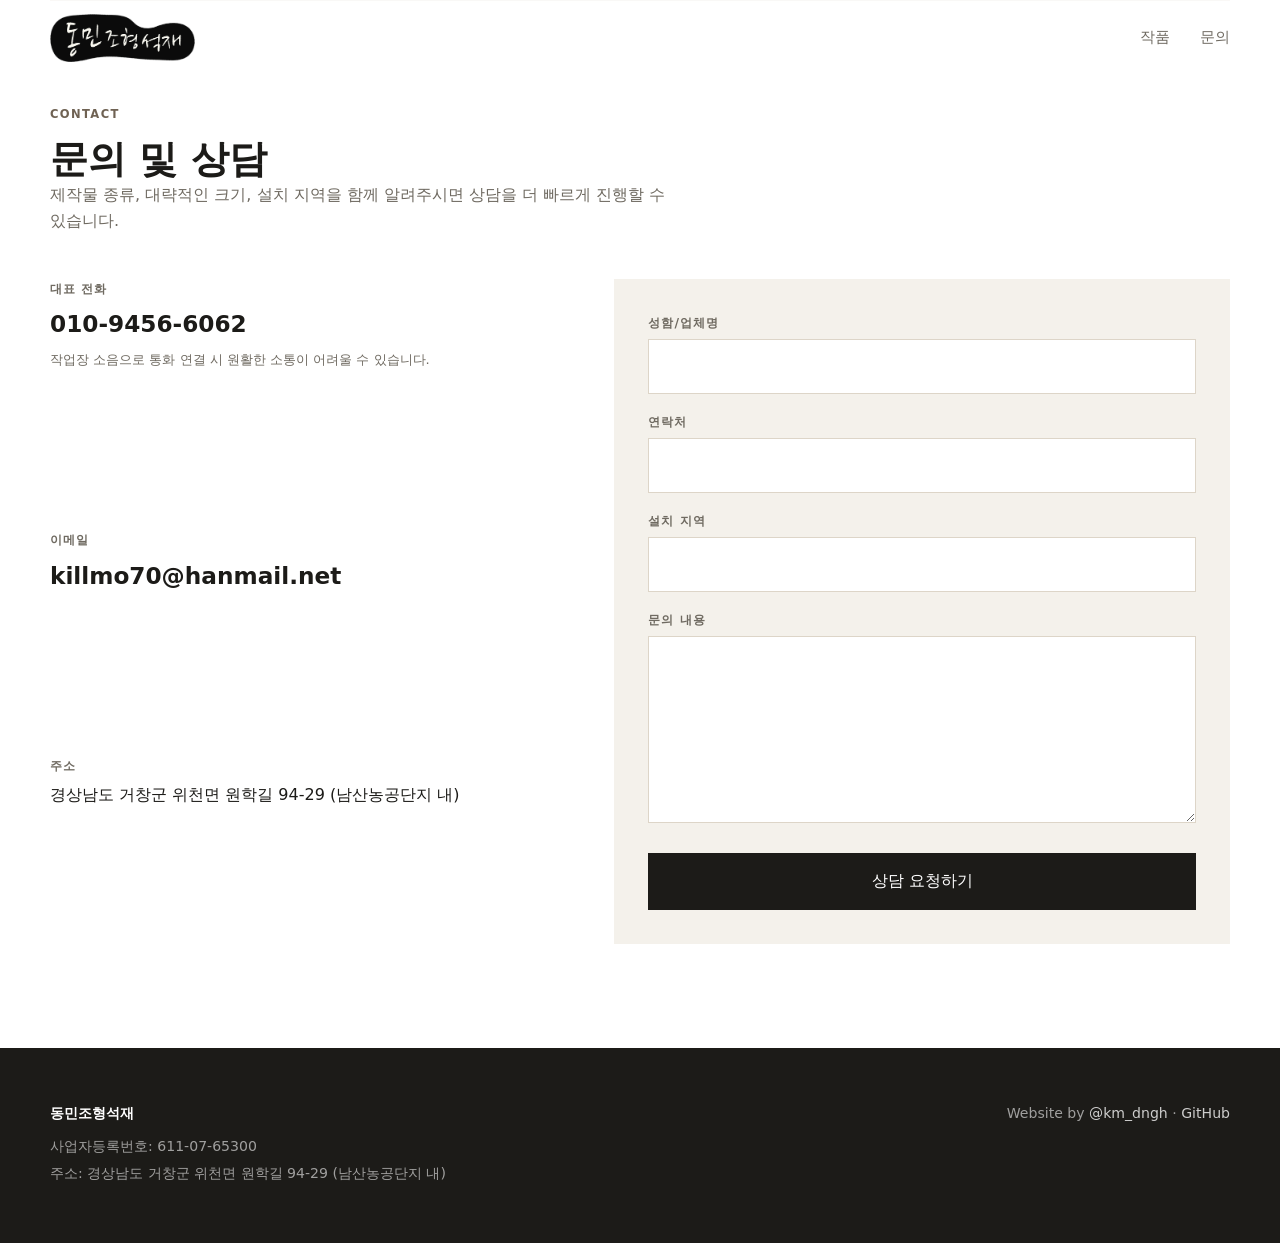
==== contact.html @ 0c0e2287 "Add files via upload" ====
<!DOCTYPE html>
<html lang="ko">
<head>
    <meta charset="UTF-8">
    <meta name="viewport" content="width=device-width, initial-scale=1.0">
    <title>문의 및 상담 | 동민조형석재</title>
    <meta name="description" content="동민조형석재의 석재 조형물, 기념비, 추모비, 공공 조형물, 대형 석재 가공, 문자 각인, 작가 협업 제작 상담을 문의할 수 있습니다.">
    <meta name="robots" content="index, follow">
    <link rel="canonical" href="https://dongminstone.com/contact.html">
    <meta property="og:type" content="website">
    <meta property="og:site_name" content="동민조형석재">
    <meta property="og:title" content="문의 및 상담 | 동민조형석재">
    <meta property="og:description" content="석재 조형물, 기념비, 추모비, 공공 조형물, 대형 석재 가공, 문자 각인, 작가 협업 제작 상담을 문의할 수 있습니다.">
    <meta property="og:url" content="https://dongminstone.com/contact.html">
    <meta property="og:image" content="https://dongminstone.com/assets/images/og-image.jpg">
    <meta property="og:image:width" content="1200">
    <meta property="og:image:height" content="630">
    <meta property="og:locale" content="ko_KR">
    <meta name="twitter:card" content="summary_large_image">
    <meta name="twitter:title" content="문의 및 상담 | 동민조형석재">
    <meta name="twitter:description" content="석재 조형물, 기념비, 추모비, 공공 조형물, 대형 석재 가공, 문자 각인, 작가 협업 제작 상담을 문의할 수 있습니다.">
    <meta name="twitter:image" content="https://dongminstone.com/assets/images/og-image.jpg">
    <link rel="icon" href="image%20folder/dongmin_logo1.jpg">
    <link rel="stylesheet" href="styles.css">
</head>
<body>
    <nav class="site-nav" aria-label="주요 메뉴">
        <div class="nav-inner">
            <a class="brand" href="index.html#top" aria-label="동민조형석재 홈">
                <img src="image%20folder/dongminlogologo.webp" alt="동민조형석재" width="121" height="40" decoding="async">
            </a>
            <div class="nav-links">
                <a href="index.html#gallery">작품</a>
                <a href="contact.html">문의</a>
            </div>
        </div>
    </nav>

    <main id="top">
        <section id="contact" class="section contact-section">
            <div class="contact-copy">
                <p class="eyebrow">Contact</p>
                <h1>문의 및 상담</h1>
                <p>제작물 종류, 대략적인 크기, 설치 지역을 함께 알려주시면 상담을 더 빠르게 진행할 수 있습니다.</p>
            </div>
            <div class="contact-layout">
                <div class="contact-methods">
                    <div>
                        <span>대표 전화</span>
                        <a href="tel:010-9456-6062">010-9456-6062</a>
                        <p class="contact-note">작업장 소음으로 통화 연결 시 원활한 소통이 어려울 수 있습니다.</p>
                    </div>
                    <div>
                        <span>이메일</span>
                        <a href="mailto:killmo70@hanmail.net">killmo70@hanmail.net</a>
                    </div>
                    <div>
                        <span>주소</span>
                        <p>경상남도 거창군 위천면 원학길 94-29 (남산농공단지 내)</p>
                    </div>
                </div>

                <form class="inquiry-form" action="https://formspree.io/f/mpqozrwp" method="POST">
                    <label>
                        <span>성함/업체명</span>
                        <input type="text" name="고객명" autocomplete="name" required>
                    </label>
                    <label>
                        <span>연락처</span>
                        <input type="tel" name="연락처" autocomplete="tel" required>
                    </label>
                    <label>
                        <span>설치 지역</span>
                        <input type="text" name="지역" autocomplete="address-level2">
                    </label>
                    <label>
                        <span>문의 내용</span>
                        <textarea name="문의내용" rows="6" required></textarea>
                    </label>
                    <button type="submit">상담 요청하기</button>
                </form>
            </div>
        </section>
    </main>

    <footer class="site-footer">
        <div>
            <strong>동민조형석재</strong>
            <p>사업자등록번호: 611-07-65300</p>
            <p>주소: 경상남도 거창군 위천면 원학길 94-29 (남산농공단지 내)</p>
        </div>
        <div class="footer-credit">
            <p>
                Website by
                <a href="https://www.instagram.com/km_dngh" target="_blank" rel="noopener noreferrer">@km_dngh</a>
                ·
                <a href="https://github.com/ehdgk0214" target="_blank" rel="noopener noreferrer">GitHub</a>
            </p>
        </div>
    </footer>
</body>
</html>
---- styles.css ----
:root {
    --ink: #1c1b18;
    --muted: #6f6a61;
    --soft: #f4f1eb;
    --line: #ddd5c8;
    --accent: #6f6253;
    --white: #ffffff;
    --max: 1180px;
    --ease: 220ms ease;
    --scene-image: url("image%20folder/dongmin_background.webp");
    --scene-position: center;
    --scene-overlay: linear-gradient(rgba(0, 0, 0, 0.28), rgba(0, 0, 0, 0.34));
    --scene-text: var(--white);
    --scene-muted: rgba(255, 255, 255, 0.82);
    --scene-eyebrow: rgba(255, 255, 255, 0.72);
    --scene-line: rgba(255, 255, 255, 0.82);
    --scene-fill-bg: rgba(255, 255, 255, 0.78);
    --scene-fill-border: rgba(255, 255, 255, 0.82);
    --scene-fill-text: var(--ink);
    --scene-hover-bg: rgba(255, 255, 255, 0.12);
    --scene-hover-text: var(--white);
    --intro-enter-color: rgba(255, 255, 255, 0.7);
    --intro-enter-hover: rgba(255, 255, 255, 0.9);
    --intro-focus: rgba(255, 255, 255, 0.62);
}

html.day-background {
    --scene-image: url("image%20folder/dongmin_background1.webp");
    --scene-overlay: linear-gradient(rgba(255, 255, 255, 0.18), rgba(255, 255, 255, 0.24));
    --scene-text: var(--ink);
    --scene-muted: rgba(28, 27, 24, 0.78);
    --scene-eyebrow: rgba(28, 27, 24, 0.58);
    --scene-line: rgba(28, 27, 24, 0.54);
    --scene-fill-bg: rgba(28, 27, 24, 0.86);
    --scene-fill-border: rgba(28, 27, 24, 0.86);
    --scene-fill-text: var(--white);
    --scene-hover-bg: rgba(28, 27, 24, 0.08);
    --scene-hover-text: var(--ink);
    --intro-enter-color: rgba(28, 27, 24, 0.62);
    --intro-enter-hover: rgba(28, 27, 24, 0.86);
    --intro-focus: rgba(28, 27, 24, 0.45);
}

* {
    box-sizing: border-box;
}

html {
    scroll-behavior: smooth;
}

body {
    margin: 0;
    font-family: "Pretendard", "Noto Sans KR", "Apple SD Gothic Neo", "Malgun Gothic", system-ui, sans-serif;
    color: var(--ink);
    background: var(--white);
    line-height: 1.65;
    word-break: keep-all;
    overflow-wrap: normal;
    -webkit-font-smoothing: antialiased;
}

body.modal-open {
    overflow: hidden;
}

body.intro-active {
    overflow: hidden;
}

html.intro-seen body.intro-active {
    overflow: auto;
}

body.intro-active .site-nav,
body.intro-active main,
body.intro-active .site-footer {
    opacity: 0;
}

html.intro-seen body.intro-active .site-nav,
html.intro-seen body.intro-active main,
html.intro-seen body.intro-active .site-footer {
    opacity: 1;
}

main {
    position: relative;
    isolation: isolate;
    transition: opacity 360ms ease;
}

img {
    max-width: 100%;
}

a {
    color: inherit;
    text-decoration: none;
}

button,
input,
textarea {
    font: inherit;
}

.intro-screen {
    position: fixed;
    inset: 0;
    z-index: 500;
    display: grid;
    place-items: center;
    background:
        var(--scene-overlay),
        var(--scene-image) var(--scene-position) / cover;
    opacity: 1;
    transition: opacity 620ms ease, visibility 620ms ease;
}

.intro-screen::after {
    content: "";
    position: absolute;
    inset: 0;
    pointer-events: none;
}

html.day-background .intro-screen::after {
    background: transparent;
}

.intro-screen.is-hidden {
    opacity: 0;
    visibility: hidden;
    pointer-events: none;
}

html.intro-seen .intro-screen {
    opacity: 0;
    visibility: hidden;
    pointer-events: none;
}

.intro-enter {
    position: relative;
    z-index: 1;
    isolation: isolate;
    border: 0;
    background: transparent;
    color: var(--intro-enter-color);
    padding: 18px 28px;
    font-size: 0.82rem;
    font-weight: 500;
    letter-spacing: 0.16em;
    text-transform: uppercase;
    cursor: pointer;
    transform: scale(1);
    transition: color var(--ease), opacity var(--ease), transform var(--ease);
}

html.day-background .intro-enter {
    text-shadow: 0 1px 14px rgba(246, 243, 238, 0.76);
}

html.day-background .intro-enter::after {
    content: "";
    position: absolute;
    inset: -34px -72px;
    z-index: -1;
    background: radial-gradient(
        ellipse at center,
        rgba(246, 243, 238, 0.46) 0%,
        rgba(246, 243, 238, 0.22) 48%,
        transparent 78%
    );
    pointer-events: none;
}

.intro-enter::before {
    content: "";
    position: absolute;
    inset: -18px -28px;
}

.intro-enter:hover,
.intro-enter:focus-visible {
    color: var(--intro-enter-hover);
    transform: scale(1.08);
}

.intro-screen.is-hidden .intro-enter {
    opacity: 0;
    pointer-events: none;
}

.intro-enter:focus-visible {
    outline: 1px solid var(--intro-focus);
    outline-offset: 4px;
}

.site-nav {
    position: fixed;
    inset: 0 0 auto 0;
    z-index: 100;
    background: rgba(255, 255, 255, 0.68);
    border-bottom: 1px solid rgba(23, 23, 23, 0);
    backdrop-filter: blur(10px);
    transition: background var(--ease), border-color var(--ease), box-shadow var(--ease);
}

.site-nav.is-scrolled {
    background: rgba(255, 255, 255, 0.96);
    border-color: rgba(23, 23, 23, 0.08);
    box-shadow: 0 10px 30px rgba(23, 23, 23, 0.04);
}

.nav-inner {
    width: min(var(--max), calc(100% - 40px));
    height: 76px;
    margin: 0 auto;
    display: flex;
    align-items: center;
    justify-content: space-between;
}

.brand img {
    display: block;
    height: 48px;
    width: auto;
}

.nav-links {
    display: flex;
    align-items: center;
    gap: 30px;
    font-size: 0.95rem;
    color: var(--muted);
}

.nav-links a:hover {
    color: var(--ink);
}

.theme-toggle {
    position: relative;
    z-index: 1;
    flex: 0 0 38px;
    display: inline-flex;
    align-items: center;
    justify-content: flex-start;
    width: 38px;
    min-width: 38px;
    height: 20px;
    padding: 2px;
    border: 1px solid rgba(28, 27, 24, 0.24);
    border-radius: 999px;
    appearance: none;
    -webkit-appearance: none;
    background-color: rgba(28, 27, 24, 0.12);
    background-image: none;
    background: rgba(28, 27, 24, 0.12);
    cursor: pointer;
    line-height: 0;
    touch-action: manipulation;
    -webkit-tap-highlight-color: transparent;
}

.theme-toggle span {
    display: block;
    flex: 0 0 14px;
    width: 14px;
    height: 14px;
    border-radius: 50%;
    background: rgba(28, 27, 24, 0.66);
    pointer-events: none;
    transition: transform var(--ease), background var(--ease);
}

html.day-background .theme-toggle span {
    transform: translateX(18px);
    background: rgba(28, 27, 24, 0.88);
}

.theme-toggle:focus-visible {
    outline: 2px solid rgba(28, 27, 24, 0.32);
    outline-offset: 3px;
}

.hero {
    min-height: 88vh;
    padding: 150px 24px 80px;
    position: relative;
    z-index: 1;
    isolation: isolate;
    display: grid;
    place-items: center;
    text-align: center;
    color: var(--scene-text);
    background:
        var(--scene-overlay),
        var(--scene-image) var(--scene-position) / cover;
    transform: translate3d(0, var(--hero-parallax, 0px), 0);
    will-change: transform;
}

.hero::after {
    content: "";
    position: absolute;
    inset: 0;
    z-index: 0;
    pointer-events: none;
}

html.day-background .hero::after {
    background: radial-gradient(
        circle at center,
        rgba(246, 243, 238, 0.56) 0%,
        rgba(246, 243, 238, 0.3) 34%,
        rgba(246, 243, 238, 0.08) 62%,
        transparent 84%
    );
}

.hero-copy {
    width: min(1120px, 100%);
    position: relative;
    z-index: 1;
    transform: translate3d(0, calc(var(--hero-parallax, 0px) * 0.35), 0);
    will-change: transform;
}

html.day-background .hero h1,
html.day-background .hero p {
    text-shadow: 0 1px 14px rgba(246, 243, 238, 0.72);
}

html.day-background .hero p:not(.eyebrow) {
    display: inline-block;
    max-width: min(720px, calc(100vw - 40px));
    padding: 2px 20px;
    background: radial-gradient(
        ellipse at center,
        rgba(246, 243, 238, 0.42) 0%,
        rgba(246, 243, 238, 0.26) 48%,
        transparent 80%
    );
}

.eyebrow {
    margin: 0 0 12px;
    color: var(--accent);
    font-size: 0.72rem;
    font-weight: 700;
    letter-spacing: 0.12em;
    text-transform: uppercase;
}

.hero .eyebrow {
    color: var(--scene-eyebrow);
}

h1,
h2,
h3,
p {
    margin-top: 0;
}

.no-break {
    white-space: nowrap;
}

.hero h1 {
    margin-bottom: 18px;
    font-size: clamp(2.4rem, 4.4vw, 4.5rem);
    line-height: 1.16;
    font-weight: 700;
    word-break: keep-all;
    white-space: nowrap;
}

.mobile-break {
    display: none;
}

@media (max-width: 640px) and (orientation: portrait) {
    .hero h1 {
        white-space: normal;
    }

    .mobile-break {
        display: block;
    }
}

.hero p:not(.eyebrow) {
    display: inline-block;
    max-width: min(720px, calc(100vw - 40px));
    padding: 2px 20px;
    background: radial-gradient(
        ellipse at center,
        rgba(0, 0, 0, 0.34) 0%,
        rgba(0, 0, 0, 0.22) 48%,
        transparent 80%
    );
    margin-bottom: 36px;
    color: var(--scene-muted);
    font-size: 1.08rem;
    line-height: 1.8;
    word-break: keep-all;
    overflow-wrap: normal;
}

.hero-actions {
    display: flex;
    justify-content: center;
    gap: 12px;
    flex-wrap: wrap;
}

.button {
    min-width: 140px;
    padding: 14px 28px;
    border: 1px solid var(--scene-line);
    transition: background var(--ease), color var(--ease), border-color var(--ease);
}

.button-line {
    color: var(--scene-text);
}

.button-fill {
    color: var(--scene-fill-text);
    background: var(--scene-fill-bg);
    border-color: var(--scene-fill-border);
    backdrop-filter: blur(6px);
}

.button:hover {
    background: var(--scene-hover-bg);
    color: var(--scene-hover-text);
}

.trust-strip {
    position: sticky;
    top: 76px;
    z-index: 2;
    background: rgba(244, 241, 235, 0.88);
    border-bottom: 1px solid rgba(221, 213, 200, 0.72);
    box-shadow: 0 -1px 0 rgba(244, 241, 235, 0.88);
    backdrop-filter: blur(8px);
}

.trust-inner {
    width: min(var(--max), calc(100% - 40px));
    margin: 0 auto;
    padding: 28px 0;
    display: grid;
    grid-template-columns: repeat(3, 1fr);
    gap: 20px;
    align-items: center;
    color: var(--muted);
    font-size: 0.92rem;
    line-height: 1.35;
    text-align: center;
}

.trust-inner span {
    display: flex;
    align-items: center;
    justify-content: center;
}

.section {
    width: min(var(--max), calc(100% - 40px));
    margin: 0 auto;
    padding: 104px 0;
    position: relative;
    z-index: 3;
    background: var(--white);
    box-shadow: 0 0 0 100vmax var(--white);
    clip-path: inset(0 -100vmax);
}

.section-heading {
    margin-bottom: 44px;
}

.section-heading h2,
.contact-copy h1,
.contact-copy h2 {
    margin-bottom: 0;
    font-size: clamp(2rem, 3vw, 3rem);
    line-height: 1.2;
}

.gallery-grid {
    display: grid;
    grid-template-columns: repeat(auto-fit, minmax(300px, 420px));
    justify-content: center;
    gap: 48px 28px;
}

.gallery-item,
.gallery-item:nth-child(6n + 1),
.gallery-item:nth-child(6n + 4) {
    grid-column: auto;
}

.gallery-item {
    opacity: 0;
    transform: translate3d(0, 18px, 0);
    transition: opacity 520ms ease, transform 520ms ease;
}

.gallery-item.is-visible {
    opacity: 1;
    transform: translate3d(0, 0, 0);
}

.gallery-visual {
    overflow: hidden;
    background: var(--soft);
    display: flex;
    justify-content: center;
    align-items: center;
}

.gallery-visual img {
    display: block;
    width: auto;
    max-width: 100%;
    height: auto;
    max-height: 520px;
    aspect-ratio: auto;
    object-fit: contain;
    background: var(--soft);
    transition: transform 520ms ease, filter 520ms ease;
}

.gallery-item:hover .gallery-visual img,
.gallery-item:focus-visible .gallery-visual img {
    transform: scale(1.035);
    filter: saturate(0.94);
}

.gallery-info {
    position: relative;
    padding-top: 18px;
}

.gallery-info h3 {
    margin-bottom: 3px;
    font-size: 1.05rem;
}

.gallery-info p {
    margin-bottom: 0;
    color: var(--muted);
    font-size: 0.9rem;
}

.photo-count {
    display: inline-block;
    margin-top: 8px;
    color: var(--accent);
    font-size: 0.72rem;
    font-weight: 700;
    letter-spacing: 0.08em;
    text-transform: uppercase;
}

.craft-section,
.capacity-section {
    border-top: 1px solid var(--line);
}

.craft-layout,
.capacity-layout {
    display: grid;
    gap: 72px;
}

.craft-layout {
    grid-template-columns: minmax(0, 0.82fr) minmax(0, 1.18fr);
    align-items: start;
}

.capacity-layout {
    grid-template-columns: minmax(280px, 0.42fr) minmax(0, 0.58fr);
    align-items: start;
}

.craft-copy h2,
.capacity-copy h2 {
    margin-bottom: 24px;
    font-size: clamp(2rem, 3vw, 3rem);
    line-height: 1.2;
    word-break: keep-all;
}

.craft-copy h2 span {
    display: block;
}

.craft-copy p:not(.eyebrow),
.capacity-copy p:not(.eyebrow) {
    margin-bottom: 0;
    color: var(--muted);
    font-size: 1.02rem;
    word-break: keep-all;
    overflow-wrap: normal;
}

.craft-copy .feature-note,
.capacity-copy .feature-note {
    margin-top: 28px;
    padding-top: 24px;
    border-top: 1px solid var(--line);
    color: var(--ink);
}

.craft-figure,
.capacity-photo {
    margin: 0;
    overflow: hidden;
    background: var(--soft);
}

.craft-media {
    display: grid;
    gap: 14px;
}

.craft-pair {
    display: grid;
    grid-template-columns: repeat(2, minmax(0, 1fr));
    gap: 14px;
}

.craft-figure-small {
    aspect-ratio: 3 / 4;
}

.capacity-photo {
    aspect-ratio: 4 / 3;
    display: block;
    width: 100%;
    padding: 0;
    border: 0;
    appearance: none;
    cursor: pointer;
    color: inherit;
}

.craft-figure img,
.capacity-photo img {
    display: block;
    width: 100%;
    height: 100%;
    object-fit: cover;
}

.craft-figure-main img,
.craft-figure-past img {
    height: auto;
    object-fit: contain;
}

.capacity-media {
    display: grid;
    gap: 34px;
}

.capacity-group {
    display: grid;
    grid-template-columns: repeat(4, minmax(0, 1fr));
    gap: 14px;
}

.capacity-group[aria-label="주요 중장비"] {
    grid-template-columns: repeat(2, minmax(0, 1fr));
}

.capacity-group-title {
    display: block;
    grid-column: 1 / -1;
    margin: 0 0 2px;
    color: var(--muted);
    font-size: 0.76rem;
    font-weight: 700;
    letter-spacing: 0.08em;
    text-transform: uppercase;
}

.capacity-photo-wide {
    grid-column: auto;
}

.capacity-group .capacity-photo:first-of-type {
    grid-column: 1 / -1;
    aspect-ratio: 16 / 10;
}

.capacity-photo:focus-visible {
    outline: 1px solid var(--accent);
    outline-offset: 4px;
}

.capacity-list {
    margin: 34px 0 0;
    padding: 0;
    display: grid;
    gap: 0;
    color: var(--ink);
    font-size: 0.95rem;
    list-style: none;
}

.capacity-list li {
    padding: 12px 0;
    border-top: 1px solid var(--line);
}

.capacity-list li:last-child {
    border-bottom: 1px solid var(--line);
}

.process-section {
    border-top: 1px solid var(--line);
}

.process-grid {
    display: grid;
    grid-template-columns: repeat(4, 1fr);
    gap: 34px;
}

.process-item span {
    display: block;
    margin-bottom: 18px;
    color: rgba(23, 23, 23, 0.22);
    font-size: 2.2rem;
    font-weight: 700;
    line-height: 1;
}

.process-item h3 {
    margin-bottom: 8px;
    font-size: 1.05rem;
}

.process-item p {
    margin-bottom: 0;
    color: var(--muted);
    font-size: 0.93rem;
}

.contact-section {
    border-top: 1px solid var(--line);
}

.contact-copy {
    width: min(640px, 100%);
    margin-bottom: 44px;
}

.contact-copy p:not(.eyebrow) {
    color: var(--muted);
}

.contact-layout {
    display: grid;
    grid-template-columns: minmax(0, 0.8fr) minmax(320px, 1fr);
    gap: 72px;
}

.contact-methods {
    display: grid;
    gap: 26px;
}

.contact-methods span,
.inquiry-form span {
    display: block;
    margin-bottom: 6px;
    color: var(--muted);
    font-size: 0.78rem;
    font-weight: 700;
    letter-spacing: 0.08em;
    text-transform: uppercase;
}

.contact-methods a {
    font-size: 1.45rem;
    font-weight: 700;
}

.contact-methods p {
    margin-bottom: 0;
}

.contact-note {
    margin-top: 6px;
    color: var(--muted);
    font-size: 0.82rem;
    line-height: 1.5;
}

.inquiry-form {
    display: grid;
    gap: 18px;
    padding: 34px;
    background: var(--soft);
}

.inquiry-form input,
.inquiry-form textarea {
    width: 100%;
    border: 1px solid var(--line);
    background: var(--white);
    padding: 13px 14px;
    color: var(--ink);
    border-radius: 0;
}

.inquiry-form input:focus,
.inquiry-form textarea:focus {
    outline: 2px solid rgba(86, 104, 93, 0.28);
    border-color: var(--accent);
}

.inquiry-form button {
    margin-top: 4px;
    border: 0;
    padding: 15px;
    background: var(--ink);
    color: var(--white);
    cursor: pointer;
}

.artwork-modal {
    position: fixed;
    inset: 0;
    z-index: 300;
    display: grid;
    place-items: center;
    padding: 48px;
    background: rgba(10, 10, 10, 0.94);
    color: var(--white);
    overflow-y: auto;
    opacity: 0;
    pointer-events: none;
    transition: opacity 240ms ease;
}

.artwork-modal.is-open {
    opacity: 1;
    pointer-events: auto;
}

.modal-close {
    position: fixed;
    top: 28px;
    right: 32px;
    z-index: 2;
    width: 44px;
    height: 44px;
    border: 0;
    background: transparent;
    color: var(--white);
    font-size: 2.25rem;
    line-height: 1;
    cursor: pointer;
}

.modal-shell {
    width: min(1240px, 100%);
    display: grid;
    grid-template-columns: minmax(0, 1fr) 300px;
    gap: 38px;
    align-items: start;
    transform: translate3d(0, 18px, 0);
    transition: transform 320ms ease;
}

.artwork-modal.is-open .modal-shell {
    transform: translate3d(0, 0, 0);
}

.modal-stage {
    position: relative;
    margin: 0;
    min-height: 280px;
    height: min(78vh, 760px);
    display: flex;
    align-items: center;
    justify-content: center;
    background: #111;
}

.modal-stage img {
    display: block;
    width: 100%;
    height: 100%;
    max-height: 78vh;
    object-fit: contain;
    opacity: 1;
    transition: opacity 180ms ease;
}

.modal-stage img:not([src]),
.modal-stage img[src=""] {
    visibility: hidden;
}

.modal-stage img.is-switching {
    opacity: 0;
}

.modal-nav {
    position: absolute;
    top: 50%;
    z-index: 1;
    width: 44px;
    height: 64px;
    display: flex;
    align-items: center;
    justify-content: center;
    border: 0;
    padding: 0;
    background: rgba(0, 0, 0, 0.28);
    color: rgba(255, 255, 255, 0.84);
    font-family: Arial, Helvetica, sans-serif;
    font-size: 2.25rem;
    line-height: 1;
    cursor: pointer;
    transform: translateY(-50%);
    transition: background var(--ease), color var(--ease), opacity var(--ease);
}

.modal-nav:hover {
    background: rgba(0, 0, 0, 0.52);
    color: var(--white);
}

.modal-nav-prev {
    left: 0;
    padding-right: 2px;
}

.modal-nav-next {
    right: 0;
    padding-left: 2px;
}

.modal-panel {
    max-height: calc(100vh - 96px);
    padding-bottom: 6px;
    padding-right: 4px;
    overflow-y: auto;
    scrollbar-width: thin;
    scrollbar-color: rgba(96, 96, 96, 0.9) rgba(0, 0, 0, 0.18);
}

.modal-panel::-webkit-scrollbar {
    width: 6px;
}

.modal-panel::-webkit-scrollbar-track {
    background: rgba(0, 0, 0, 0.18);
}

.modal-panel::-webkit-scrollbar-thumb {
    border-radius: 999px;
    background: rgba(96, 96, 96, 0.9);
}

.modal-panel::-webkit-scrollbar-button {
    display: none;
    width: 0;
    height: 0;
}

.modal-panel .eyebrow {
    color: rgba(255, 255, 255, 0.5);
}

.modal-panel h2 {
    margin-bottom: 12px;
    font-size: 1.45rem;
    line-height: 1.35;
}

.modal-location,
.modal-description {
    color: rgba(255, 255, 255, 0.7);
    font-size: 0.92rem;
}

.modal-location {
    margin-bottom: 8px;
}

.modal-description {
    margin-bottom: 24px;
}

.modal-counter {
    margin-bottom: 18px;
    color: rgba(255, 255, 255, 0.48);
    font-size: 0.75rem;
    font-weight: 700;
    letter-spacing: 0.08em;
}

.modal-thumbnails {
    display: grid;
    grid-template-columns: repeat(3, 1fr);
    gap: 8px;
}

.artwork-modal.has-single-image .modal-thumbnails,
.artwork-modal.has-single-image .modal-counter,
.artwork-modal.has-single-image .modal-nav {
    display: none;
}

.modal-thumbnail {
    padding: 0;
    border: 1px solid rgba(255, 255, 255, 0.18);
    background: transparent;
    opacity: 0.48;
    cursor: pointer;
    transition: opacity var(--ease), border-color var(--ease);
}

.modal-thumbnail img {
    display: block;
    width: 100%;
    aspect-ratio: 1;
    object-fit: cover;
}

.modal-thumbnail:hover,
.modal-thumbnail.is-active {
    opacity: 1;
    border-color: rgba(255, 255, 255, 0.9);
}

.site-footer {
    padding: 54px max(24px, calc((100vw - var(--max)) / 2));
    display: flex;
    justify-content: space-between;
    gap: 30px;
    background: #1c1b18;
    color: rgba(255, 255, 255, 0.58);
    font-size: 0.88rem;
}

.site-footer strong {
    display: block;
    margin-bottom: 10px;
    color: var(--white);
}

.site-footer p {
    margin-bottom: 4px;
}

.footer-credit {
    text-align: right;
}

.footer-credit a {
    color: rgba(255, 255, 255, 0.78);
    transition: color var(--ease);
}

.footer-credit a:hover {
    color: var(--white);
}

@media (max-width: 900px) {
    .gallery-item,
    .gallery-item:nth-child(6n + 1),
    .gallery-item:nth-child(6n + 4) {
        grid-column: span 6;
    }

    .craft-layout,
    .capacity-layout,
    .process-grid,
    .contact-layout,
    .modal-shell {
        grid-template-columns: 1fr;
    }

    .craft-layout,
    .capacity-layout {
        gap: 42px;
    }

    .modal-shell {
        gap: 24px;
        align-items: start;
    }

    .modal-stage {
        height: 58vh;
    }

    .modal-stage img {
        max-height: 58vh;
    }

    .modal-nav {
        width: 40px;
        height: 56px;
        font-size: 2rem;
    }
}

@media (max-width: 900px) and (orientation: portrait) {
    :root {
        --scene-position: calc(50% + 50px) center;
    }

    .intro-screen,
    .hero {
        background-position: center, calc(50% + 50px) center;
    }

    html.day-background {
        --scene-position: center;
    }

    html.day-background .intro-screen,
    html.day-background .hero {
        background-position: center, center;
    }
}

@media (max-width: 640px) {
    .nav-inner {
        width: calc(100% - 28px);
        height: 66px;
    }

    .brand img {
        height: 40px;
    }

    .nav-links {
        gap: 18px;
        font-size: 0.9rem;
    }

    .hero {
        min-height: 82vh;
        padding: 120px 20px 64px;
    }

    .trust-strip {
        top: 66px;
    }

    .hero-actions {
        display: grid;
    }

    .trust-inner,
    .gallery-grid {
        grid-template-columns: 1fr;
    }

    .craft-copy h2,
    .capacity-copy h2 {
        margin-bottom: 18px;
    }

    .craft-copy p:not(.eyebrow),
    .capacity-copy p:not(.eyebrow) {
        font-size: 0.98rem;
    }

    .feature-note {
        margin-top: 22px;
        padding-top: 20px;
    }

    .trust-inner {
        text-align: left;
    }

    .trust-inner span {
        justify-content: flex-start;
    }

    .section {
        width: calc(100% - 28px);
        padding: 74px 0;
    }

    .gallery-item,
    .gallery-item:nth-child(6n + 1),
    .gallery-item:nth-child(6n + 4) {
        grid-column: auto;
    }

    .contact-layout {
        gap: 42px;
    }

    .inquiry-form {
        padding: 24px;
    }

    .artwork-modal {
        padding: 64px 18px 24px;
        align-items: start;
    }

    .modal-close {
        top: 16px;
        right: 16px;
    }

    .modal-thumbnails {
        grid-template-columns: repeat(4, 1fr);
    }

    .site-footer {
        display: block;
    }

    .footer-credit {
        margin-top: 24px;
        text-align: left;
    }
}

@media (max-width: 640px) and (orientation: portrait) {
    .capacity-media {
        gap: 30px;
    }

    .capacity-group {
        gap: 10px;
    }

    .capacity-group-title {
        margin: 0 0 4px;
    }

    .capacity-photo,
    .capacity-photo-wide {
        aspect-ratio: 4 / 3;
    }
}

@media (prefers-reduced-motion: reduce) {
    html {
        scroll-behavior: auto;
    }

    .site-nav,
    .intro-screen,
    .intro-enter,
    .gallery-item,
    .gallery-visual img,
    .artwork-modal,
    .modal-shell,
    .modal-stage img {
        transition: none;
    }

    .gallery-item {
        opacity: 1;
        transform: none;
    }
}
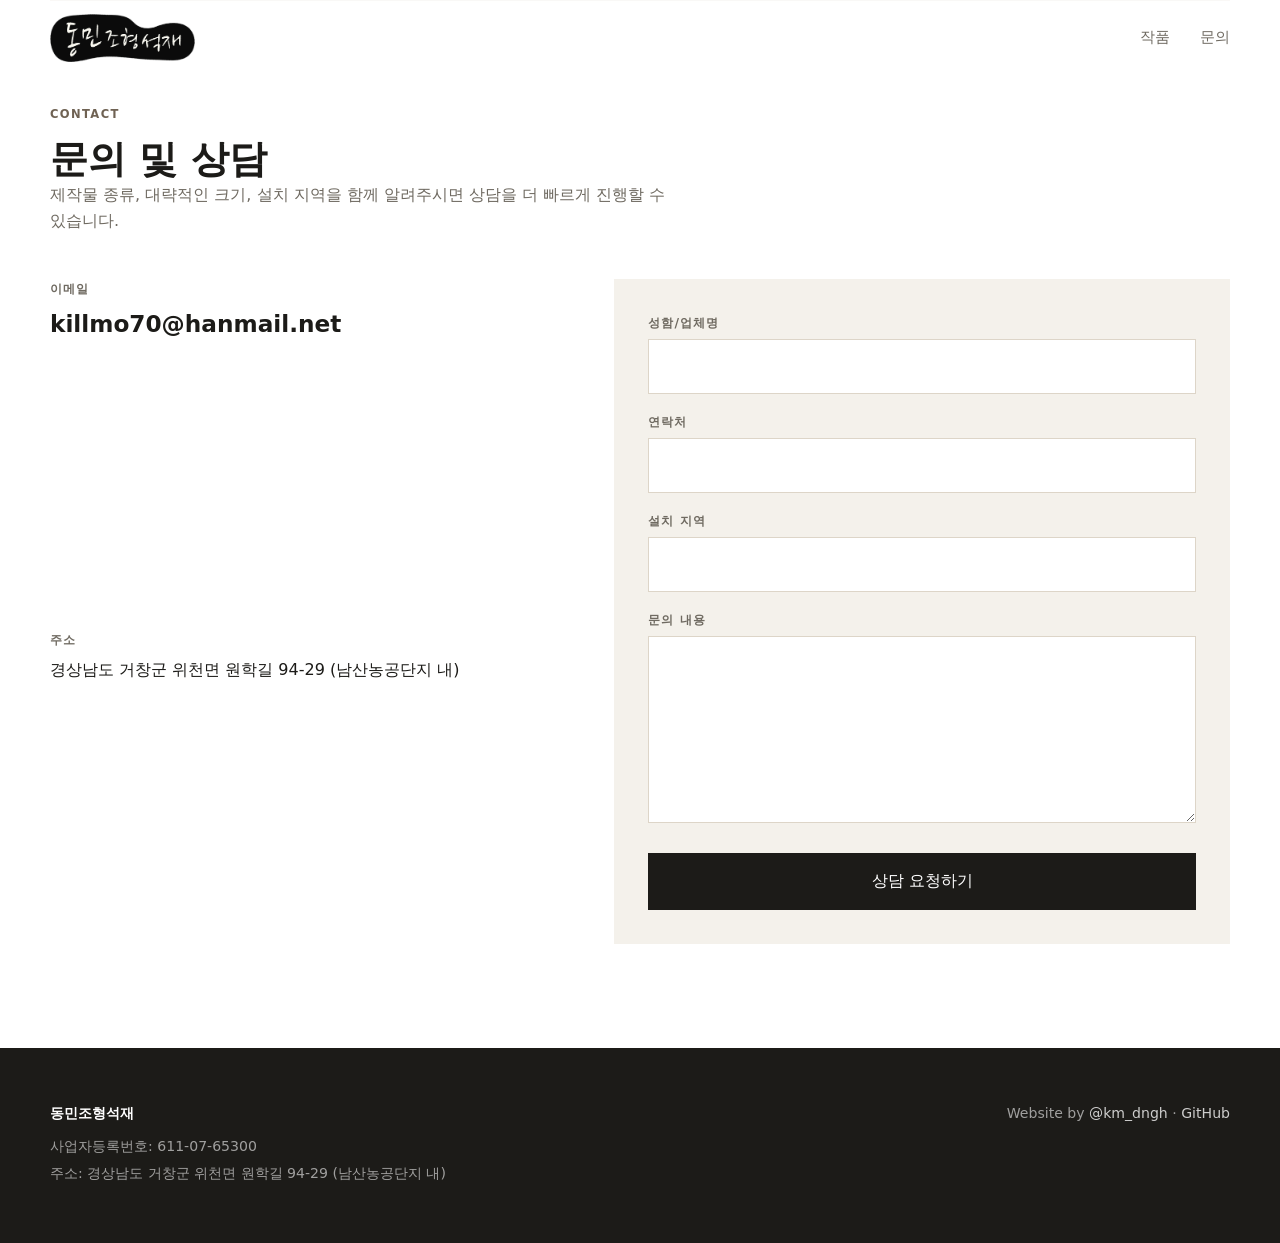
==== commit 78c146b7: "Update contact.html contact number disable" ====
--- a/contact.html
+++ b/contact.html
@@ -12,16 +12,17 @@
     <meta property="og:title" content="문의 및 상담 | 동민조형석재">
     <meta property="og:description" content="석재 조형물, 기념비, 추모비, 공공 조형물, 대형 석재 가공, 문자 각인, 작가 협업 제작 상담을 문의할 수 있습니다.">
     <meta property="og:url" content="https://dongminstone.com/contact.html">
-    <meta property="og:image" content="https://dongminstone.com/assets/images/og-image.jpg">
+    <meta property="og:image" content="https://dongminstone.com/image%20folder/og-image.jpg">
     <meta property="og:image:width" content="1200">
     <meta property="og:image:height" content="630">
     <meta property="og:locale" content="ko_KR">
     <meta name="twitter:card" content="summary_large_image">
     <meta name="twitter:title" content="문의 및 상담 | 동민조형석재">
     <meta name="twitter:description" content="석재 조형물, 기념비, 추모비, 공공 조형물, 대형 석재 가공, 문자 각인, 작가 협업 제작 상담을 문의할 수 있습니다.">
-    <meta name="twitter:image" content="https://dongminstone.com/assets/images/og-image.jpg">
+    <meta name="twitter:image" content="https://dongminstone.com/image%20folder/og-image.jpg">
     <link rel="icon" href="image%20folder/dongmin_logo1.jpg">
     <link rel="stylesheet" href="styles.css">
+    <script src="form.js" defer></script>
 </head>
 <body>
     <nav class="site-nav" aria-label="주요 메뉴">
@@ -45,11 +46,13 @@
             </div>
             <div class="contact-layout">
                 <div class="contact-methods">
+                    <!--
                     <div>
                         <span>대표 전화</span>
                         <a href="tel:010-9456-6062">010-9456-6062</a>
                         <p class="contact-note">작업장 소음으로 통화 연결 시 원활한 소통이 어려울 수 있습니다.</p>
                     </div>
+                    -->
                     <div>
                         <span>이메일</span>
                         <a href="mailto:killmo70@hanmail.net">killmo70@hanmail.net</a>
@@ -61,6 +64,10 @@
                 </div>
 
                 <form class="inquiry-form" action="https://formspree.io/f/mpqozrwp" method="POST">
+                    <label class="form-honeypot" aria-hidden="true">
+                        <span>Leave this field blank</span>
+                        <input type="text" name="_gotcha" tabindex="-1" autocomplete="off">
+                    </label>
                     <label>
                         <span>성함/업체명</span>
                         <input type="text" name="고객명" autocomplete="name" required>
--- a/styles.css
+++ b/styles.css
@@ -808,10 +808,19 @@
 }
 
 .inquiry-form {
+    position: relative;
     display: grid;
     gap: 18px;
     padding: 34px;
     background: var(--soft);
+}
+
+.form-honeypot {
+    position: absolute;
+    left: -10000px;
+    width: 1px;
+    height: 1px;
+    overflow: hidden;
 }
 
 .inquiry-form input,
@@ -837,6 +846,51 @@
     background: var(--ink);
     color: var(--white);
     cursor: pointer;
+}
+
+.inquiry-form.is-sending button[type="submit"] {
+    opacity: 0.62;
+    cursor: wait;
+}
+
+.inquiry-form.is-complete > label,
+.inquiry-form.is-complete > button[type="submit"] {
+    display: none;
+}
+
+.form-status {
+    display: grid;
+    gap: 10px;
+    padding: 28px;
+    border: 1px solid var(--line);
+    background: var(--white);
+    color: var(--ink);
+}
+
+.form-status[hidden] {
+    display: none;
+}
+
+.form-status strong {
+    font-size: 1.08rem;
+    line-height: 1.45;
+}
+
+.form-status p {
+    margin-bottom: 0;
+    color: var(--muted);
+    font-size: 0.95rem;
+}
+
+.form-status button {
+    width: fit-content;
+    min-width: 120px;
+    margin-top: 10px;
+    padding: 12px 18px;
+}
+
+.form-status.is-error {
+    border-color: rgba(116, 71, 61, 0.34);
 }
 
 .artwork-modal {
